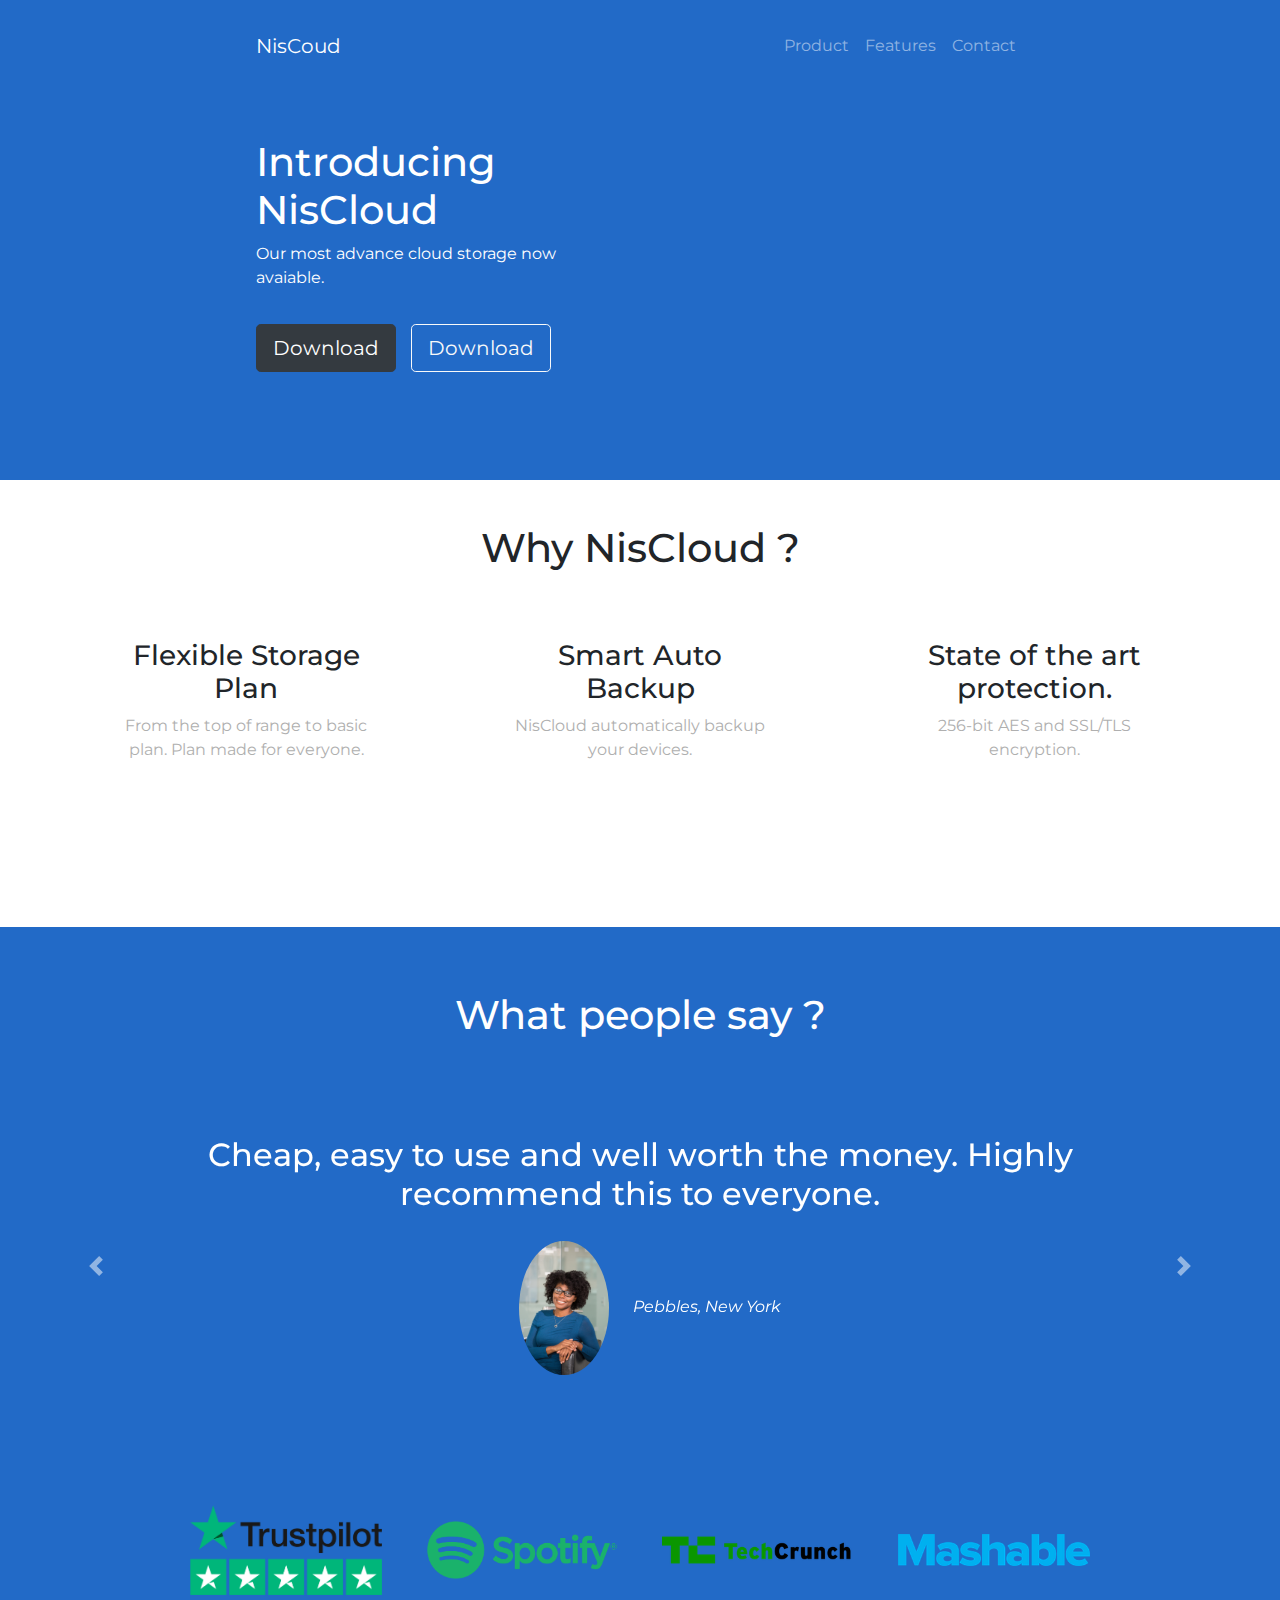
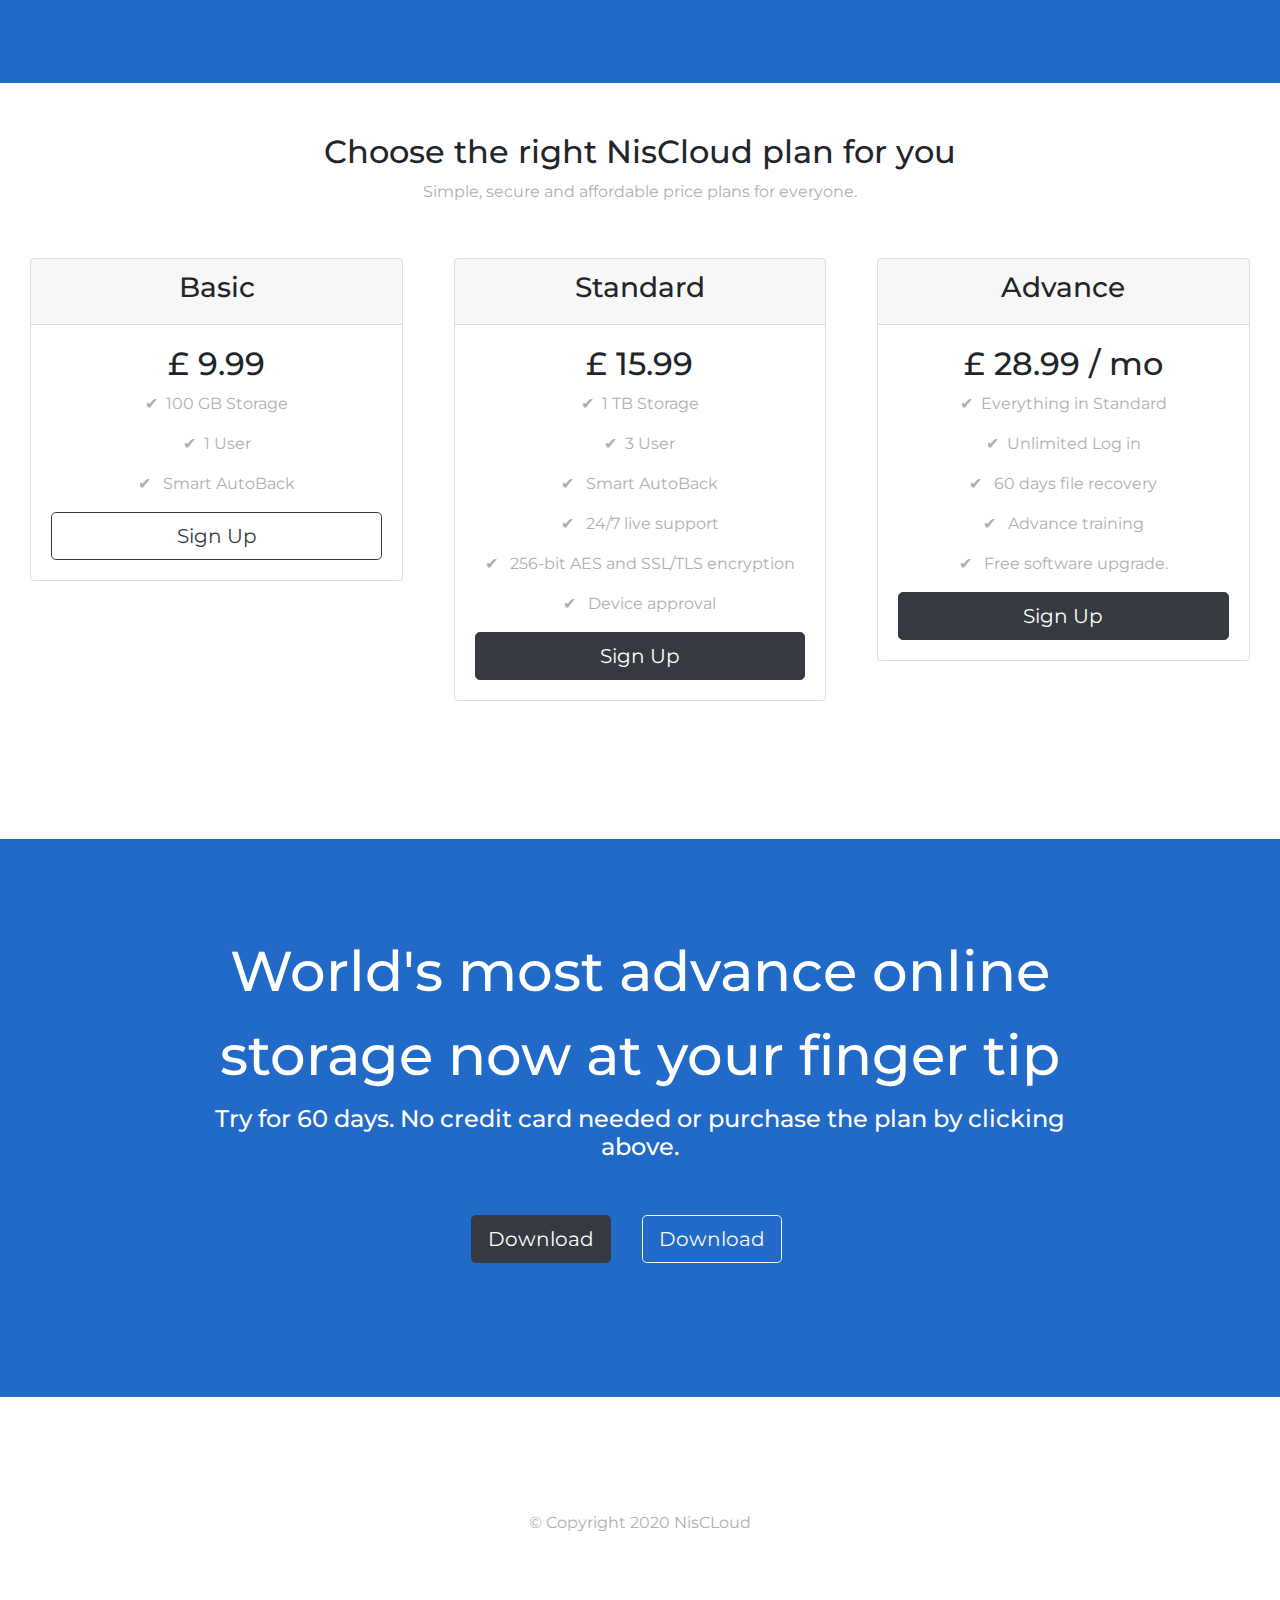
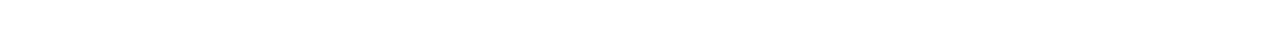
==== index.html @ 0dfb0625 "NisCloud" ====
<!DOCTYPE html>
<html>

<head>
  <meta charset="utf-8">
  <title>NisCLoud</title>
  <!-- Google Fonts -->
  <link href="https://fonts.googleapis.com/css2?family=Montserrat:wght@800&family=Ubuntu:wght@500&display=swap" rel="stylesheet">
  <link href="https://fonts.googleapis.com/css2?family=Roboto:ital,wght@0,100;0,300;0,400;0,500;0,700;0,900;1,100;1,300;1,400;1,500;1,700;1,900&display=swap" rel="stylesheet">
  <link href="https://fonts.googleapis.com/css2?family=Noto+Sans:wght@700&display=swap" rel="stylesheet">
  <!-- CSS Style Sheets -->
  <link rel="stylesheet" href="https://stackpath.bootstrapcdn.com/bootstrap/4.5.2/css/bootstrap.min.css" integrity="sha384-JcKb8q3iqJ61gNV9KGb8thSsNjpSL0n8PARn9HuZOnIxN0hoP+VmmDGMN5t9UJ0Z" crossorigin="anonymous">
  <link rel="stylesheet" href="css/styles.css">
  <link rel="icon" href="images/favicon.ico">
  <!-- Font Awsome -->
  <script src="https://kit.fontawesome.com/f2016fcb8f.js" crossorigin="anonymous"></script>

  <!-- Bootstrao Script    -->
  <script src="https://code.jquery.com/jquery-3.5.1.slim.min.js" integrity="sha384-DfXdz2htPH0lsSSs5nCTpuj/zy4C+OGpamoFVy38MVBnE+IbbVYUew+OrCXaRkfj" crossorigin="anonymous"></script>
<script src="https://cdn.jsdelivr.net/npm/popper.js@1.16.1/dist/umd/popper.min.js" integrity="sha384-9/reFTGAW83EW2RDu2S0VKaIzap3H66lZH81PoYlFhbGU+6BZp6G7niu735Sk7lN" crossorigin="anonymous"></script>
<script src="https://stackpath.bootstrapcdn.com/bootstrap/4.5.2/js/bootstrap.min.js" integrity="sha384-B4gt1jrGC7Jh4AgTPSdUtOBvfO8shuf57BaghqFfPlYxofvL8/KUEfYiJOMMV+rV" crossorigin="anonymous"></script>
</head>

<body>

  <section id="title">
    <div class="container-fluid">

    <!-- Nav Bar -->
    <nav class="navbar navbar-expand-lg navbar-dark">
      <a class="navbar-brand" href="index.html">NisCoud</a>
      <button class="navbar-toggler" type="button" data-toggle="collapse" data-target="#navbarSupportedContent" aria-controls="navbarSupportedContent" aria-expanded="false" aria-label="Toggle navigation">
      <span class="navbar-toggler-icon"></span>
    </button>
   
    
    <div class="collapse navbar-collapse" id="navbarSupportedContent">
      <ul class="navbar-nav ml-auto">
          <li class="nav.item">
              <a class="nav-link" href="#pricing">Product</a>
          </li>
          <li class="nav.item">
              <a class="nav-link" href="#features">Features</a>
          </li>
          <li class="nav.item">
              <a class="nav-link" href="Contact.html">Contact</a>
          </li>
      </ul>
      </div>
  </nav>

 

    <!-- Title -->

    <div class="row">
      <div class="col-lg-6">
        <h1>Introducing NisCloud</h1>
        <p class="nis.cloud1"> Our most advance cloud storage now avaiable.</p>
        <button type="button"class="btn btn-dark btn-lg download-button"><i class="fab fa-apple"></i> Download</button>
        <button type="button"class="btn btn-outline-light btn-lg download-button"><i class="fab fa-google-play"></i> Download</button>
      </div>
      <div class="col-lg-6">
      <img class="title-image" src="" alt="">    
      <!-- This is the image location -->
      </div>

    </div>

  </section>


  <!-- Features -->

  <section id="features">
<div class="Whyus">
  <h1> Why NisCloud ?</h1>
</div>
<div class="row">
  <div class="feature-box col-lg-4">
    <i class="icon fas fa-check-circle fa-4x"></i>
    <h3>Flexible Storage Plan</h3>
    <p> From the top of range to basic plan. Plan made for everyone.</p>
  </div>
  <div class="feature-box col-lg-4">
    <i class="icon fas fa-check-circle fa-4x"></i>
    <h3>Smart Auto Backup </h3>
    <p> NisCloud automatically backup your devices.</p>
  </div>
  <div class="feature-box col-lg-4">
    <i class="icon fas fa-check-circle fa-4x"></i>
    <h3>State of the art protection.</h3>
    <p>256-bit AES and SSL/TLS encryption.</p>
  </div>
  
</div>
  </section>


  <!-- Testimonials -->

  <section id="testimonials">

    <div class="Whattheysay">
      <h1> What people say ?</h1>
    </div>
    <div id="carouselExampleSlidesOnly" class="carousel slide" data-ride="false">
      <div class="carousel-inner">
        <div class="carousel-item active">
          <h2> Cheap, easy to use and well worth the money. Highly recommend this to everyone. </h2>
    <img class="testimonials-image" src="images/Customer 1.jpg" alt="Customer 1 picture">
    <em>Pebbles, New York</em>
        </div>

        <div class="carousel-item">
          <h2 class="testimonial-text">Great price and simple online storage. Great for a college student.</h2>
    <img class="testimonials-image" src="images/Customer 2.jpg" alt="Customr 2 picture]">
          <em>Beverly, Tokyo</em>
        </div>

      </div>
      <a class="carousel-control-prev" href="#carouselExampleSlidesOnly" role="button" data-slide="prev">
        <span class="carousel-control-prev-icon" aria-hidden="true"></span>
        <span class="sr-only">Previous</span>
      </a>
      <a class="carousel-control-next" href="#carouselExampleSlidesOnly" role="button" data-slide="next">
        <span class="carousel-control-next-icon" aria-hidden="true"></span>
        <span class="sr-only">Next</span>
      </a>
    </div>




    

   

  </section>


  <!-- Press -->

  <section id="press">
    <img class="press-logo" src="images/trustpilot.png" alt="trustpilot-logo">
    <img class="press-logo" src="images/spotify.png" alt="spotify-logo">
    <img class="press-logo" src="images/TechCrunch.png" alt="techcrunch-logo">
    <img class="press-logo" src="images/mashable.png" alt="mashable-logo">

  </section>


  <!-- Pricing -->

  <section id="pricing">
<div class="ourplan">
  <h2>Choose the right NisCloud plan for you</h2>
  <p>Simple, secure and affordable price plans for everyone.</p>
</div>

  <div class="row">

    <div class="pricing-column col-lg-4 col-md-6">
      <div class="card">
        <div class="card-header">
          <h3>Basic</h3>
        </div>
        <div class="card-body">
          <h2>£ 9.99</h2>
          <p> &#10004; &nbsp;100 GB Storage </p>
          <p>&#10004;  &nbsp;1 User</p>
          <p> &#10004; &nbsp; Smart AutoBack</p>
          <button class="btn btn-lg btn-block btn-outline-dark"type="button">Sign Up</button>
        </div>
      </div>
    </div>

    <div class="pricing-column col-lg-4 col-md-6">
      <div class="card">
        <div class="card-header">
          <h3>Standard</h3>
        </div>
        <div class="card-body">
          <h2>£ 15.99</h2>
          <p> &#10004; &nbsp;1 TB Storage </p>
          <p>&#10004;  &nbsp;3 User</p>
          <p> &#10004; &nbsp; Smart AutoBack</p>
          <p> &#10004; &nbsp; 24/7 live support </p>
          <p>&#10004;  &nbsp;  256-bit AES and SSL/TLS encryption</p>
          <p> &#10004; &nbsp; Device approval</p>
          <button class="btn btn-lg btn-block btn-dark"type="button">Sign Up</button> 
        </div>
      </div> 
    </div>

    <div class="pricing-column col-lg-4">
      <div class="card">
        <div class="card-header">
          <h3>Advance</h3>
        </div>
        <div class="card-body">
          <h2>£ 28.99 / mo</h2>
          <p> &#10004; &nbsp;Everything in Standard </p>
          <p>&#10004;  &nbsp;Unlimited Log in</p>
          <p> &#10004; &nbsp; 60 days file recovery</p>
          <p>&#10004;  &nbsp;  Advance training</p>
          <p> &#10004; &nbsp; Free software upgrade.</p>
          <button class="btn btn-lg btn-block btn-dark"type="button">Sign Up</button>
        </div>
      </div>
    </div>
    </div>



  </section>


  <!-- Call to Action -->

  <section id="cta">

    <h3 class="cta-headings">World's most advance online storage now at your finger tip</h3>
    <h4> Try for 60 days. No credit card needed or purchase the plan by clicking above. </h4>
    <button type="button"class="download-button btn btn-dark btn-lg"><i class="fab fa-apple"></i> Download</button>
    <button type="button"class="download-button btn btn-outline-light btn-lg"><i class="fab fa-google-play"></i> Download</button>

  </section>


  <!-- Footer -->

  <footer id="footer">
    <i class="social-icon fab fa-facebook-f"></i>
    <i class="social-icon fab fa-instagram"></i>
    <i class="social-icon fab fa-youtube"></i>
    <i class="social-icon fab fa-twitter"></i>
    <i class="social-icon fas fa-envelope"></i>
    <p>© Copyright 2020 NisCLoud</p>

  </footer>


</body>

</html>
---- css/styles.css ----
body {

    font-family: 'Montserrat', sans-serif;
}


#title {
    background-color: #226ac7;
    color: #ffffff;
}

#title p {
    background-color: #226ac7;
    color: #ffffff;
}

.container-fluid {
    padding: 2% 20% 7%;
}

h1 {
    font-family: 'Montserrat', sans-serif;
}
    font-size: 3rem;
    line-height: 1.5;
}

h2 {
    font-family: 'Montserrat', sans-serif;
}
    font-size: 3rem;
    line-height: 1.5;
}

h3 {
    font-family: 'Montserrat', sans-serif;
}
p {
    color: #afafaf;
}

/* navbar */

.navbar {
    padding: 0 0 4.5rem;
    
}

.navbar-brand {
    font-family: 'Montserrat', sans-serif;
    font size: 3.5rem;
     
}


/* Download buttons  */

.download-button {
    margin: 5% 3% 5% 0;
}


/* title image  */

.title-image {
    width: 60%;
    transform: rotate(25deg);
    position: absolute;
    right: 20%;
}

/* Features section */
#features {
    padding: 7% 5%;
    background-color: #fff;
    position: relative;
    z-index: 1;
    margin-bottom: -30%;

}

.Whyus {
    text-align: center;
    margin-top: -4%;
}

.feature-box {
    text-align: center;
    padding: 5%;
}

.icon {
    color: #226ac7;
    margin-bottom: 1rem;
}

.icon:hover {
color: #000000;
}



/* Testimonials section */

.Whattheysay {
    text-align: center;
    padding: 5% 0% 0%;
}

#testimonials {
    
    text-align: center;
    background-color: #226ac7;
    color: #ffffff;
    margin-top: 20%;
    padding-top: 10%;
    
}

.testimonials-image {
    width: 10%;
    border-radius: 100%;
    margin: 20px;
}

.carousel-item {
    padding: 7% 15%;
}


#press {
    background-color: #226ac7;
    text-align: center;
    padding-bottom: 3%;
}

.press-logo {
    width: 15%;
    margin: 20px 20px 50px;
}



/* Pricing section */


#pricing {
    padding: 50px 20px 100px;
    text-align: center;
}



.pricing-column {
    padding: 3% 2%;
}

/* CTA  */

#cta {
background-color: #226ac7;
color: #ffffff;
padding: 7% 15%;
text-align: center;
}

.cta-headings {
    font-size: 3.5rem;
    line-height: 1.5;
}

. #h4 {
    color: #000000;
}

/* Footer section  */

#footer {
    padding: 7% 15%;
    text-align: center;
}

.social-icon {
    margin: 20px 10px;
}

@media (max-width: 1020px) {
    .title-image {
        position: static;
        transform: rotate(0);
    }
}
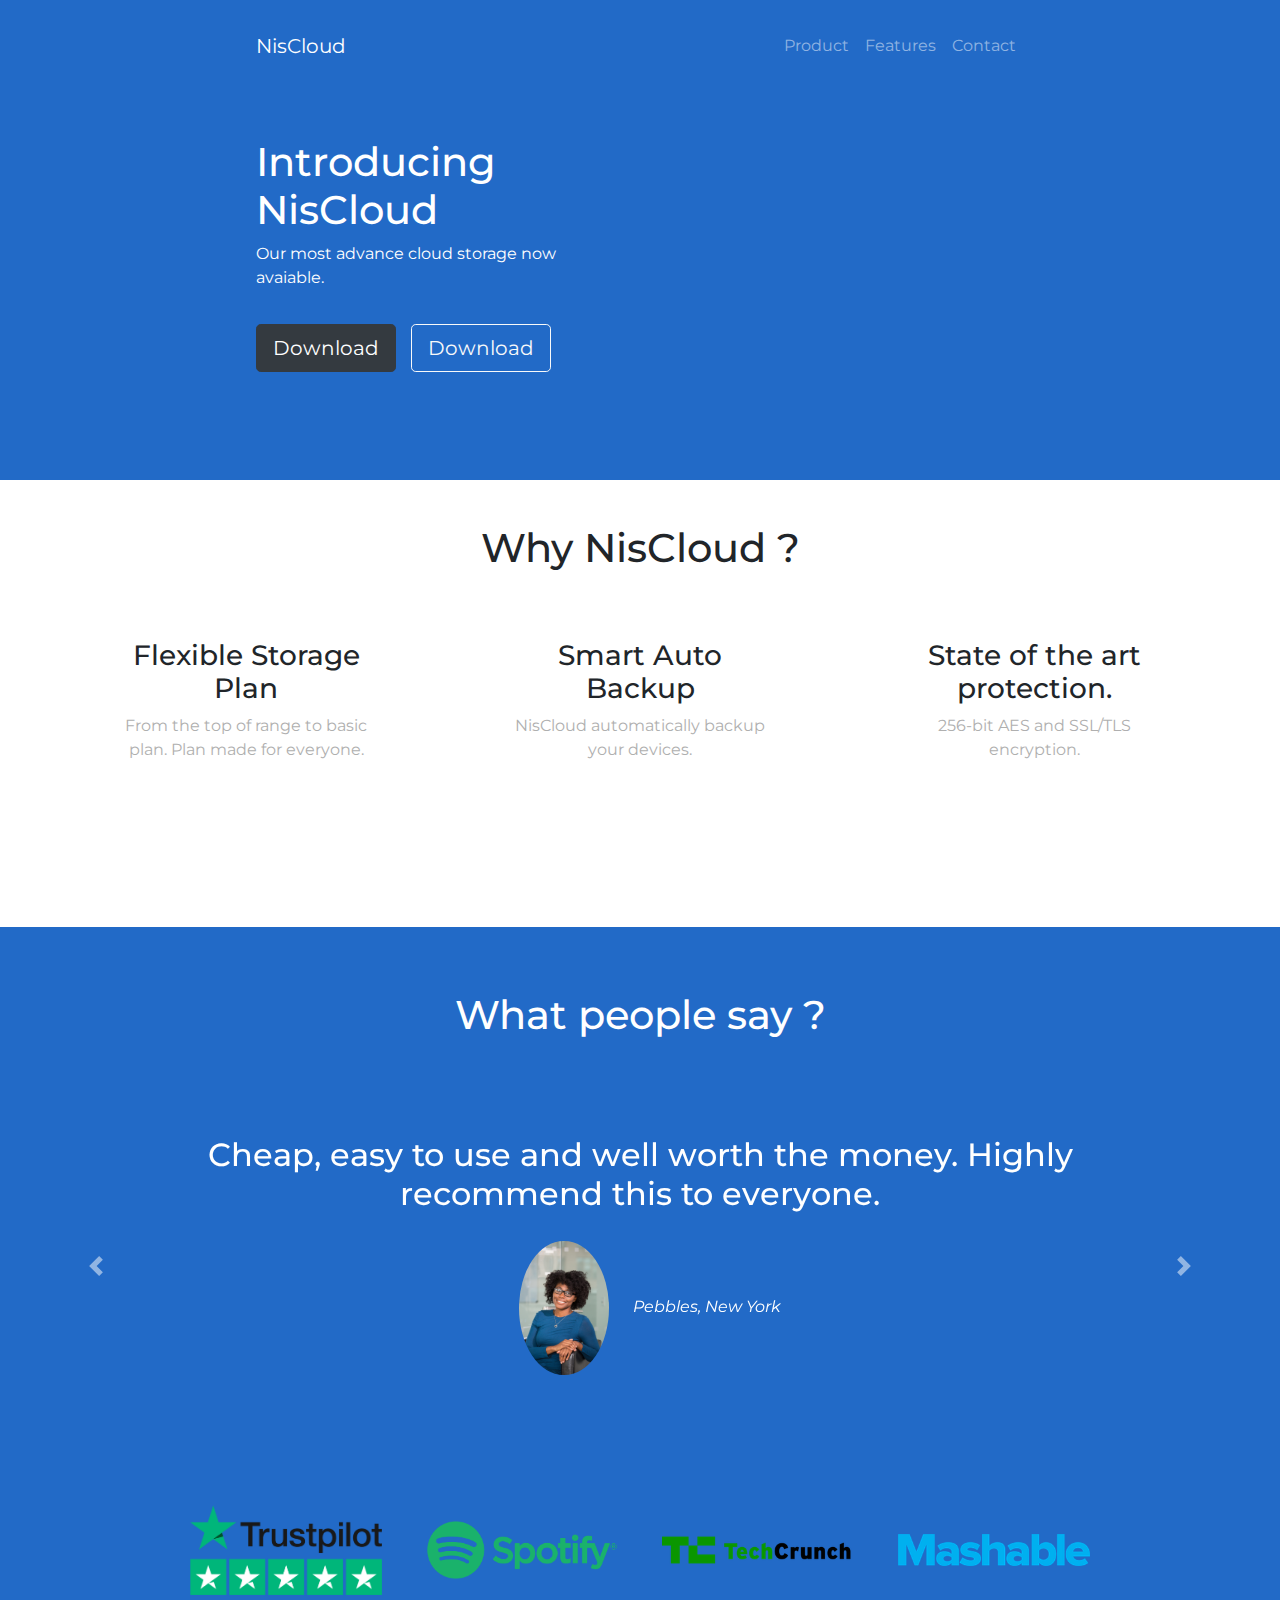
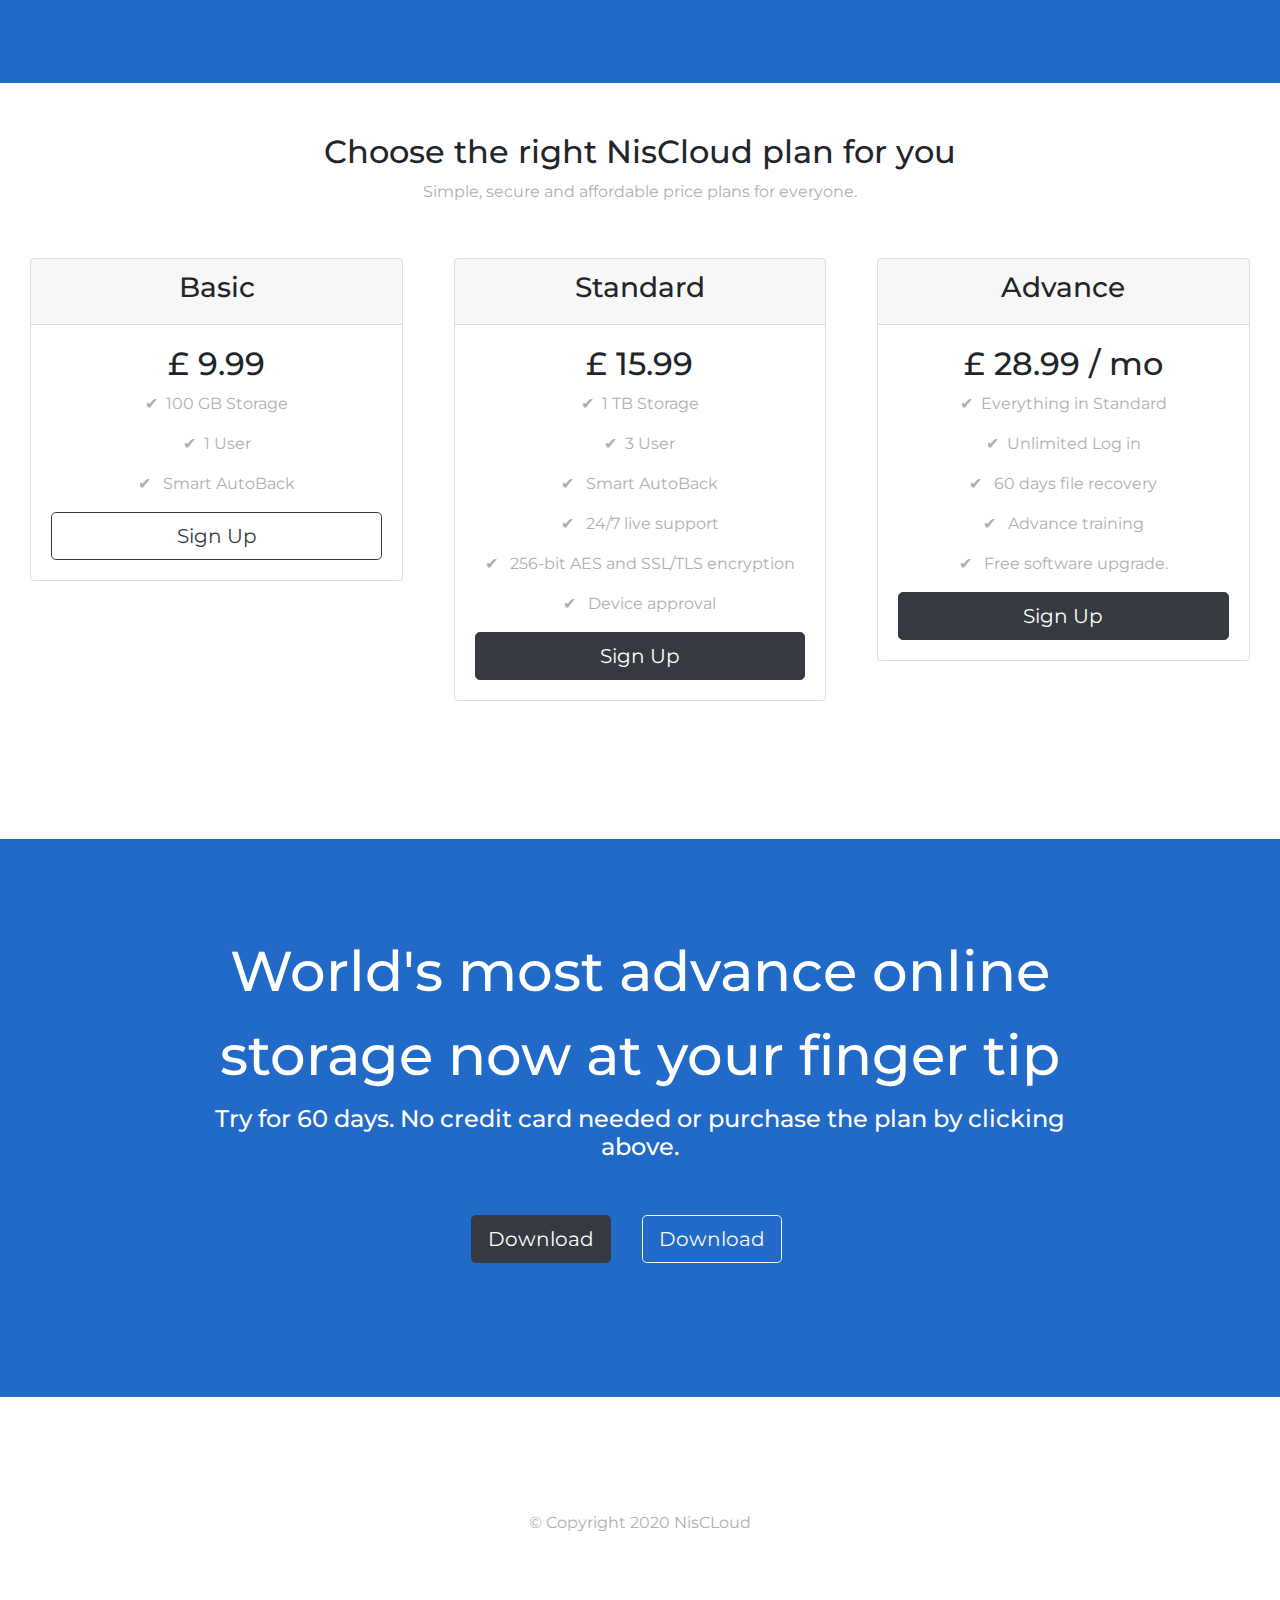
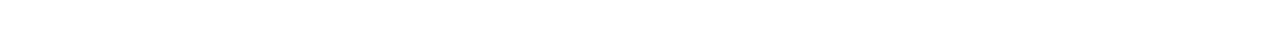
==== commit 41293f19: "Update index.html" ====
--- a/index.html
+++ b/index.html
@@ -3,7 +3,7 @@
 
 <head>
   <meta charset="utf-8">
-  <title>NisCLoud</title>
+  <title>NisCloud</title>
   <!-- Google Fonts -->
   <link href="https://fonts.googleapis.com/css2?family=Montserrat:wght@800&family=Ubuntu:wght@500&display=swap" rel="stylesheet">
   <link href="https://fonts.googleapis.com/css2?family=Roboto:ital,wght@0,100;0,300;0,400;0,500;0,700;0,900;1,100;1,300;1,400;1,500;1,700;1,900&display=swap" rel="stylesheet">
@@ -28,7 +28,7 @@
 
     <!-- Nav Bar -->
     <nav class="navbar navbar-expand-lg navbar-dark">
-      <a class="navbar-brand" href="index.html">NisCoud</a>
+      <a class="navbar-brand" href="index.html">NisCloud</a>
       <button class="navbar-toggler" type="button" data-toggle="collapse" data-target="#navbarSupportedContent" aria-controls="navbarSupportedContent" aria-expanded="false" aria-label="Toggle navigation">
       <span class="navbar-toggler-icon"></span>
     </button>
